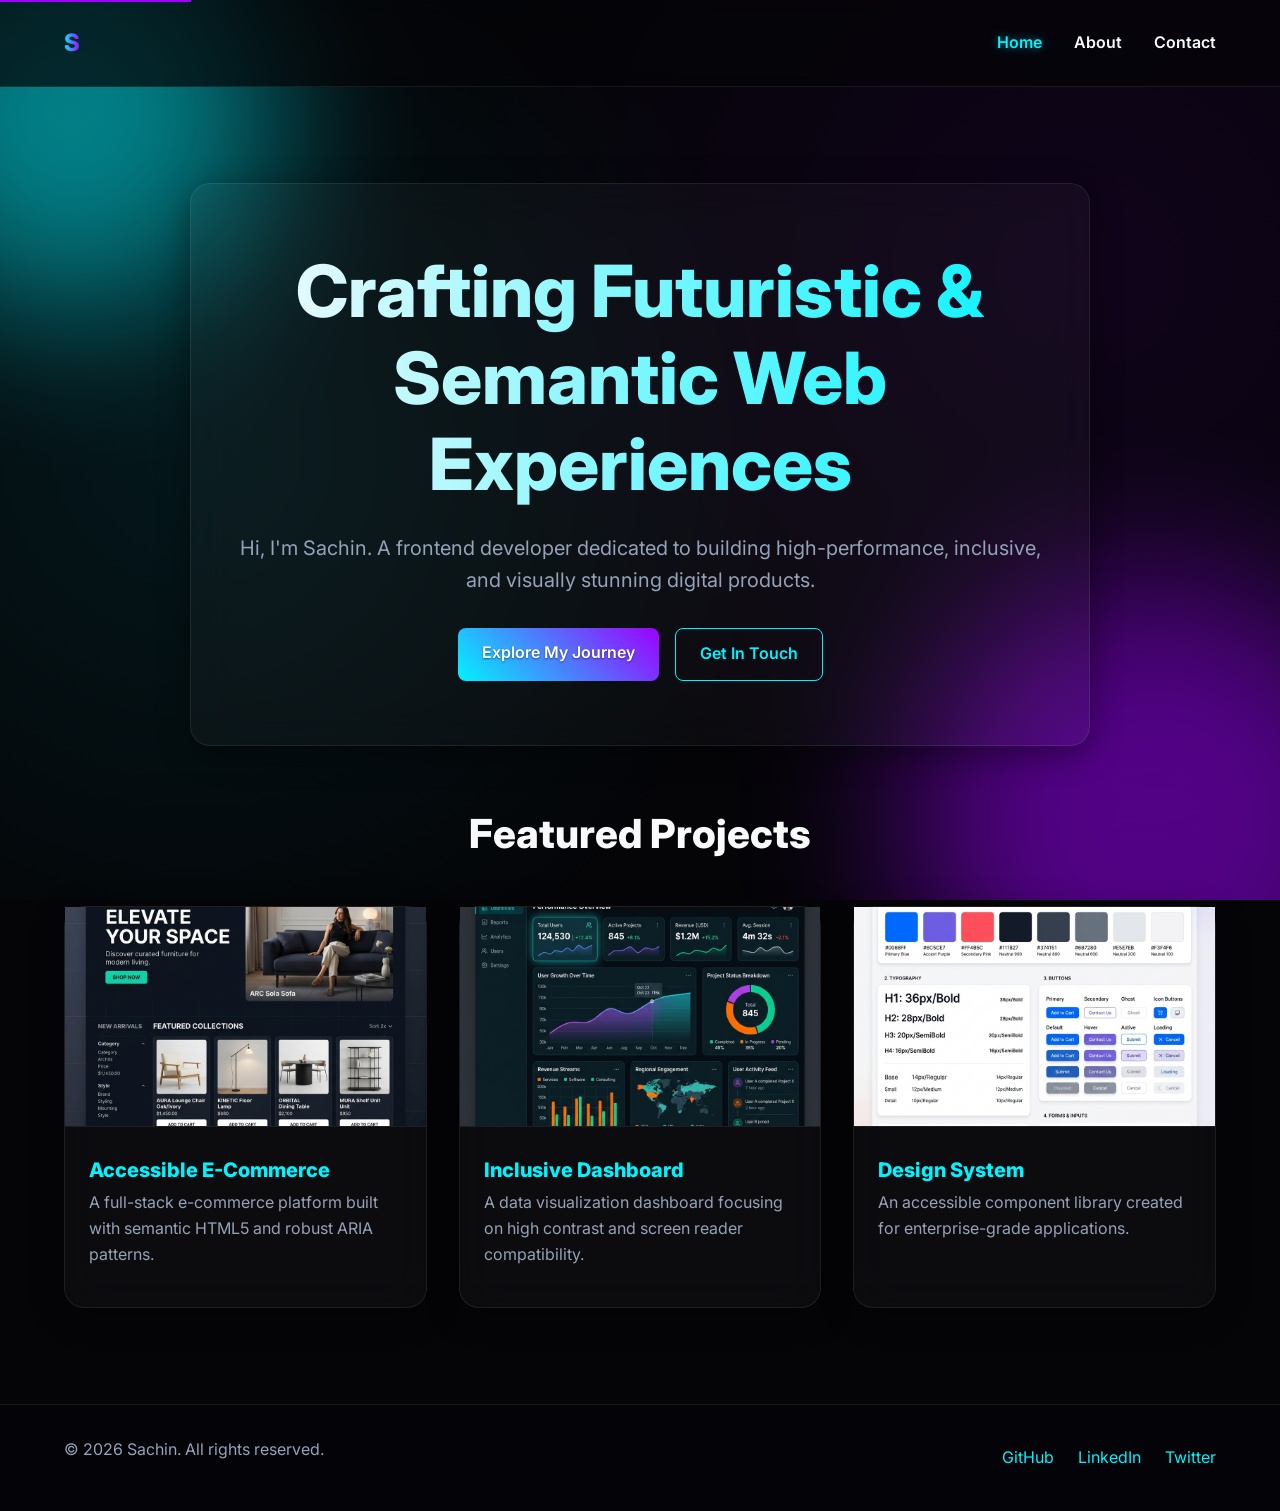
==== index.html @ 0bfb2149 "Thiranex" ====
<!DOCTYPE html>
<html lang="en">
<head>
    <meta charset="UTF-8">
    <meta name="viewport" content="width=device-width, initial-scale=1.0">
    <meta name="description" content="Personal portfolio of an accessible, semantic HTML5 web developer, showcasing projects and skills.">
    <title>Sachin | Web Developer Portfolio</title>
    <link rel="preconnect" href="https://fonts.googleapis.com">
    <link rel="preconnect" href="https://fonts.gstatic.com" crossorigin>
    <link href="https://fonts.googleapis.com/css2?family=Inter:wght@400;600;800&display=swap" rel="stylesheet">
    <link rel="stylesheet" href="styles.css">
</head>
<body>
    <div class="bg-animation" aria-hidden="true">
        <div class="blob blob-1"></div>
        <div class="blob blob-2"></div>
    </div>

    <a href="#main-content" class="skip-link">Skip to main content</a>
    
    <header role="banner" class="site-header">
        <div class="container header-inner">
            <div class="logo">
                <a href="index.html" aria-label="Sachin Home">S</a>
            </div>
            <nav aria-label="Main Navigation">
                <ul class="nav-list">
                    <li><a href="index.html" aria-current="page">Home</a></li>
                    <li><a href="about.html">About</a></li>
                    <li><a href="contact.html">Contact</a></li>
                </ul>
            </nav>
        </div>
    </header>

    <main id="main-content" role="main">
        <section class="container" aria-labelledby="hero-heading">
            <div class="glass-card hero-glass">
                <h1 id="hero-heading" class="hero-title">Crafting Futuristic & Semantic Web Experiences</h1>
                <p class="hero-subtitle">Hi, I'm Sachin. A frontend developer dedicated to building high-performance, inclusive, and visually stunning digital products.</p>
                <div class="cta-group">
                    <a href="about.html" class="btn btn-primary">Explore My Journey</a>
                    <a href="contact.html" class="btn btn-secondary">Get In Touch</a>
                </div>
            </div>
        </section>

        <section class="featured-work" aria-labelledby="work-heading">
            <div class="container">
                <h2 id="work-heading" class="section-title">Featured Projects</h2>
                <div class="grid">
                    <article class="glass-card card">
                        <img src="assets/ecommerce.png" alt="Accessible E-Commerce Mockup" class="card-image">
                        <div class="card-content">
                            <h3 class="card-title"><a href="#">Accessible E-Commerce</a></h3>
                            <p>A full-stack e-commerce platform built with semantic HTML5 and robust ARIA patterns.</p>
                        </div>
                    </article>
                    <article class="glass-card card">
                        <img src="assets/dashboard.png" alt="Inclusive Dashboard Mockup" class="card-image">
                        <div class="card-content">
                            <h3 class="card-title"><a href="#">Inclusive Dashboard</a></h3>
                            <p>A data visualization dashboard focusing on high contrast and screen reader compatibility.</p>
                        </div>
                    </article>
                    <article class="glass-card card">
                        <img src="assets/design_system.png" alt="Design System Mockup" class="card-image">
                        <div class="card-content">
                            <h3 class="card-title"><a href="#">Design System</a></h3>
                            <p>An accessible component library created for enterprise-grade applications.</p>
                        </div>
                    </article>
                </div>
            </div>
        </section>
    </main>

    <footer role="contentinfo" class="site-footer">
        <div class="container">
            <p>&copy; 2026 Sachin. All rights reserved.</p>
            <nav aria-label="Footer Navigation">
                <ul class="social-links">
                    <li><a href="#" aria-label="GitHub Profile">GitHub</a></li>
                    <li><a href="#" aria-label="LinkedIn Profile">LinkedIn</a></li>
                    <li><a href="#" aria-label="Twitter Profile">Twitter</a></li>
                </ul>
            </nav>
        </div>
    </footer>
</body>
</html>
---- styles.css ----
/* Custom Properties & Tokens */
:root {
    /* Colors - Neon & Dark Cyberpunk Theme */
    --bg-base: #050508;
    --neon-cyan: #00f3ff;
    --neon-purple: #9d00ff;
    --neon-pink: #ff007f;
    --text-primary: #f8fafc;
    --text-secondary: #94a3b8;
    --glass-bg: rgba(255, 255, 255, 0.03);
    --glass-border: rgba(255, 255, 255, 0.08);

    /* Typography */
    --font-family: 'Inter', system-ui, -apple-system, sans-serif;
    --transition: 0.4s cubic-bezier(0.16, 1, 0.3, 1);
}

/* Reset & Global */
* {
    box-sizing: border-box;
    margin: 0;
    padding: 0;
}

html {
    scroll-behavior: smooth;
}

body {
    font-family: var(--font-family);
    background-color: var(--bg-base);
    color: var(--text-primary);
    line-height: 1.6;
    min-height: 100vh;
    display: flex;
    flex-direction: column;
    overflow-x: hidden;
    position: relative;
}

/* Animated Background Blobs to remove empty spaces */
.bg-animation {
    position: fixed;
    top: 0;
    left: 0;
    width: 100vw;
    height: 100vh;
    z-index: -1;
    overflow: hidden;
    background: radial-gradient(circle at 15% 50%, rgba(0, 243, 255, 0.08), transparent 50%),
                radial-gradient(circle at 85% 30%, rgba(157, 0, 255, 0.08), transparent 50%);
}

.blob {
    position: absolute;
    filter: blur(80px);
    z-index: -1;
    opacity: 0.5;
    animation: float 20s infinite alternate ease-in-out;
}

.blob-1 {
    width: 400px;
    height: 400px;
    background: var(--neon-cyan);
    top: -10%;
    left: -10%;
    border-radius: 50%;
}

.blob-2 {
    width: 500px;
    height: 500px;
    background: var(--neon-purple);
    bottom: -20%;
    right: -10%;
    border-radius: 50%;
    animation-delay: -5s;
}

@keyframes float {
    0% { transform: translate(0, 0) scale(1); }
    100% { transform: translate(100px, 50px) scale(1.2); }
}

/* Typography base */
h1, h2, h3 { line-height: 1.2; font-weight: 800; margin-bottom: 1rem; }
p { margin-bottom: 1rem; color: var(--text-secondary); }
a { color: var(--neon-cyan); text-decoration: none; transition: var(--transition); }
a:hover { color: var(--neon-purple); text-shadow: 0 0 8px var(--neon-purple); }

/* Focus and Accessibility */
.visually-hidden {
    position: absolute; width: 1px; height: 1px; padding: 0; margin: -1px;
    overflow: hidden; clip: rect(0, 0, 0, 0); border: 0;
}
*:focus-visible { outline: 2px solid var(--neon-cyan); outline-offset: 4px; border-radius: 4px; }
.skip-link {
    position: absolute; top: -40px; left: 0; background: var(--neon-purple);
    color: white; padding: 8px 16px; z-index: 1000; font-weight: bold;
}
.skip-link:focus { top: 0; }

/* Layout Utilities */
.container { width: 100%; max-width: 1200px; margin: 0 auto; padding: 0 1.5rem; }
main { flex: 1; padding: 2rem 0; }

/* Glassmorphism Classes */
.glass-card {
    background: var(--glass-bg);
    backdrop-filter: blur(20px);
    -webkit-backdrop-filter: blur(20px);
    border: 1px solid var(--glass-border);
    border-radius: 20px;
    box-shadow: 0 8px 32px 0 rgba(0, 0, 0, 0.4);
    transition: var(--transition);
}

.glass-card:hover {
    border-color: rgba(0, 243, 255, 0.3);
    box-shadow: 0 8px 32px 0 rgba(0, 243, 255, 0.1);
    transform: translateY(-5px);
}

/* Header */
.site-header {
    padding: 1.5rem 0;
    position: sticky;
    top: 0;
    z-index: 50;
    background: rgba(5, 5, 8, 0.7);
    backdrop-filter: blur(10px);
    border-bottom: 1px solid var(--glass-border);
}
.header-inner { display: flex; justify-content: space-between; align-items: center; }
.logo a {
    font-size: 1.5rem; font-weight: 800;
    background: linear-gradient(to right, var(--neon-cyan), var(--neon-purple));
    -webkit-background-clip: text; -webkit-text-fill-color: transparent;
}
.nav-list { display: flex; gap: 2rem; list-style: none; }
.nav-list a { font-weight: 600; color: var(--text-primary); }
.nav-list a:hover, .nav-list a[aria-current="page"] {
    color: var(--neon-cyan);
    text-shadow: 0 0 10px rgba(0, 243, 255, 0.5);
}

/* Buttons */
.btn {
    display: inline-block; padding: 0.8rem 1.5rem; border-radius: 8px;
    font-weight: 600; cursor: pointer; text-align: center; border: none;
    transition: var(--transition); position: relative; z-index: 1;
}
.btn-primary {
    background: linear-gradient(45deg, var(--neon-cyan), var(--neon-purple));
    color: #fff; text-shadow: 0 1px 2px rgba(0,0,0,0.5);
}
.btn-primary:hover {
    box-shadow: 0 0 20px rgba(0, 243, 255, 0.6);
    transform: translateY(-2px); color: #fff;
}
.btn-secondary {
    background: transparent; border: 1px solid var(--neon-cyan);
    color: var(--neon-cyan);
}
.btn-secondary:hover {
    background: rgba(0, 243, 255, 0.1);
    box-shadow: 0 0 15px rgba(0, 243, 255, 0.3);
    color: var(--neon-cyan);
}

/* =========================================================================
   PAGE: ABOUT
   ========================================================================= */
.about-grid {
    display: grid;
    grid-template-columns: 1fr 2fr;
    gap: 2rem;
    align-items: start;
}

/* Left: Profile Card */
.profile-card {
    padding: 2.5rem 2rem;
    text-align: center;
    display: flex;
    flex-direction: column;
    align-items: center;
}
.avatar-container {
    width: 150px; height: 150px;
    border-radius: 50%; padding: 4px;
    background: linear-gradient(45deg, var(--neon-cyan), var(--neon-purple));
    margin-bottom: 1.5rem;
}
.avatar {
    width: 100%; height: 100%;
    border-radius: 50%; object-fit: cover;
    background: var(--bg-base);
}
.profile-name { font-size: 1.8rem; margin-bottom: 0.2rem; }
.profile-title { color: var(--neon-cyan); font-weight: 600; margin-bottom: 1.5rem; }
.profile-socials { display: flex; gap: 1rem; margin-bottom: 2rem; }
.profile-socials a { font-size: 1rem; font-weight: 600; }
.profile-actions { display: flex; flex-direction: column; gap: 1rem; width: 100%; }

/* Left: Experience Timeline */
.timeline-card { padding: 2rem; margin-top: 2rem; }
.timeline-title { font-size: 1.5rem; margin-bottom: 1.5rem; color: var(--text-primary); }
.timeline { list-style: none; border-left: 2px solid var(--glass-border); padding-left: 1.5rem; }
.timeline-item { position: relative; margin-bottom: 2rem; }
.timeline-item:last-child { margin-bottom: 0; }
.timeline-item::before {
    content: ''; position: absolute; left: -1.9rem; top: 0.3rem;
    width: 14px; height: 14px; border-radius: 50%;
    background: var(--neon-purple);
    box-shadow: 0 0 10px var(--neon-purple);
}
.timeline-date { font-size: 0.85rem; color: var(--neon-cyan); margin-bottom: 0.25rem; }
.timeline-role { font-weight: 600; color: var(--text-primary); margin-bottom: 0.25rem; }

/* Right: Bio */
.bio-card { padding: 3rem; margin-bottom: 2rem; }
.bio-title {
    font-size: 2.5rem;
    background: linear-gradient(to right, var(--text-primary), var(--neon-cyan));
    -webkit-background-clip: text; -webkit-text-fill-color: transparent;
    margin-bottom: 1.5rem;
}

/* Right: Skills */
.skills-card { padding: 3rem; }
.skills-title { font-size: 2rem; margin-bottom: 2rem; }
.skill-group { margin-bottom: 1.5rem; }
.skill-info { display: flex; justify-content: space-between; margin-bottom: 0.5rem; font-weight: 600; }
.progress-bar-bg {
    width: 100%; height: 8px; border-radius: 4px;
    background: rgba(255, 255, 255, 0.1); overflow: hidden;
}
.progress-bar-fill {
    height: 100%; border-radius: 4px;
    background: linear-gradient(90deg, var(--neon-cyan), var(--neon-purple));
    box-shadow: 0 0 10px var(--neon-purple);
    width: 0; /* Animated below */
}

/* Progress Animations */
.fill-95 { animation: fill95 2s forwards ease-out; }
.fill-85 { animation: fill85 2s forwards ease-out; }
.fill-90 { animation: fill90 2s forwards ease-out; }

@keyframes fill95 { to { width: 95%; } }
@keyframes fill85 { to { width: 85%; } }
@keyframes fill90 { to { width: 90%; } }

/* =========================================================================
   PAGE: INDEX
   ========================================================================= */
.hero-glass { padding: 4rem 2rem; text-align: center; max-width: 900px; margin: 4rem auto; }
.hero-title {
    font-size: clamp(3rem, 6vw, 4.5rem); margin-bottom: 1.5rem;
    background: linear-gradient(to right, var(--text-primary), var(--neon-cyan));
    -webkit-background-clip: text; -webkit-text-fill-color: transparent;
}
.hero-subtitle { font-size: 1.25rem; color: var(--text-secondary); margin-bottom: 2rem; }
.cta-group { display: flex; gap: 1rem; justify-content: center; flex-wrap: wrap; }

.section-title { text-align: center; font-size: 2.5rem; margin-bottom: 3rem; }
.grid { display: grid; grid-template-columns: repeat(auto-fit, minmax(300px, 1fr)); gap: 2rem; }
.card-image { width: 100%; height: 220px; object-fit: cover; border-bottom: 1px solid var(--glass-border); }
.card-content { padding: 1.5rem; }
.card-title { font-size: 1.25rem; margin-bottom: 0.5rem; }

/* =========================================================================
   PAGE: CONTACT
   ========================================================================= */
.contact-container { max-width: 700px; margin: 2rem auto; }
fieldset { border: none; padding: 0; margin: 0; }
.contact-card { padding: 3rem; }
.page-title { font-size: 2.5rem; margin-bottom: 1rem; text-align: center; }
.contact-subtitle { text-align: center; margin-bottom: 3rem; }
.form-group { margin-bottom: 1.5rem; }
.form-group label { display: block; font-weight: 600; margin-bottom: 0.5rem; color: var(--text-secondary); }
.form-group input, .form-group textarea {
    width: 100%; padding: 1rem;
    background: rgba(0, 0, 0, 0.2); border: 1px solid var(--glass-border);
    border-radius: 8px; color: var(--text-primary); font-family: inherit;
    transition: var(--transition);
}
.form-group input:focus, .form-group textarea:focus {
    outline: none; border-color: var(--neon-cyan);
    box-shadow: 0 0 10px rgba(0, 243, 255, 0.2);
}
.submit-btn { width: 100%; font-size: 1.1rem; padding: 1rem; }

/* =========================================================================
   FOOTER
   ========================================================================= */
.site-footer {
    margin-top: 4rem; padding: 2rem 0;
    border-top: 1px solid var(--glass-border);
    background: rgba(5, 5, 8, 0.5);
}
.site-footer .container { display: flex; justify-content: space-between; align-items: center; flex-wrap: wrap; gap: 1rem; }
.social-links { list-style: none; display: flex; gap: 1.5rem; }

/* Responsive */
@media (max-width: 900px) {
    .about-grid { grid-template-columns: 1fr; }
    .nav-list { gap: 1rem; }
    .profile-card { flex-direction: row; flex-wrap: wrap; justify-content: center; gap: 2rem; text-align: left; }
    .profile-actions { flex-direction: row; width: auto; }
}
@media (max-width: 600px) {
    .profile-card { flex-direction: column; text-align: center; }
    .profile-actions { flex-direction: column; width: 100%; }
}
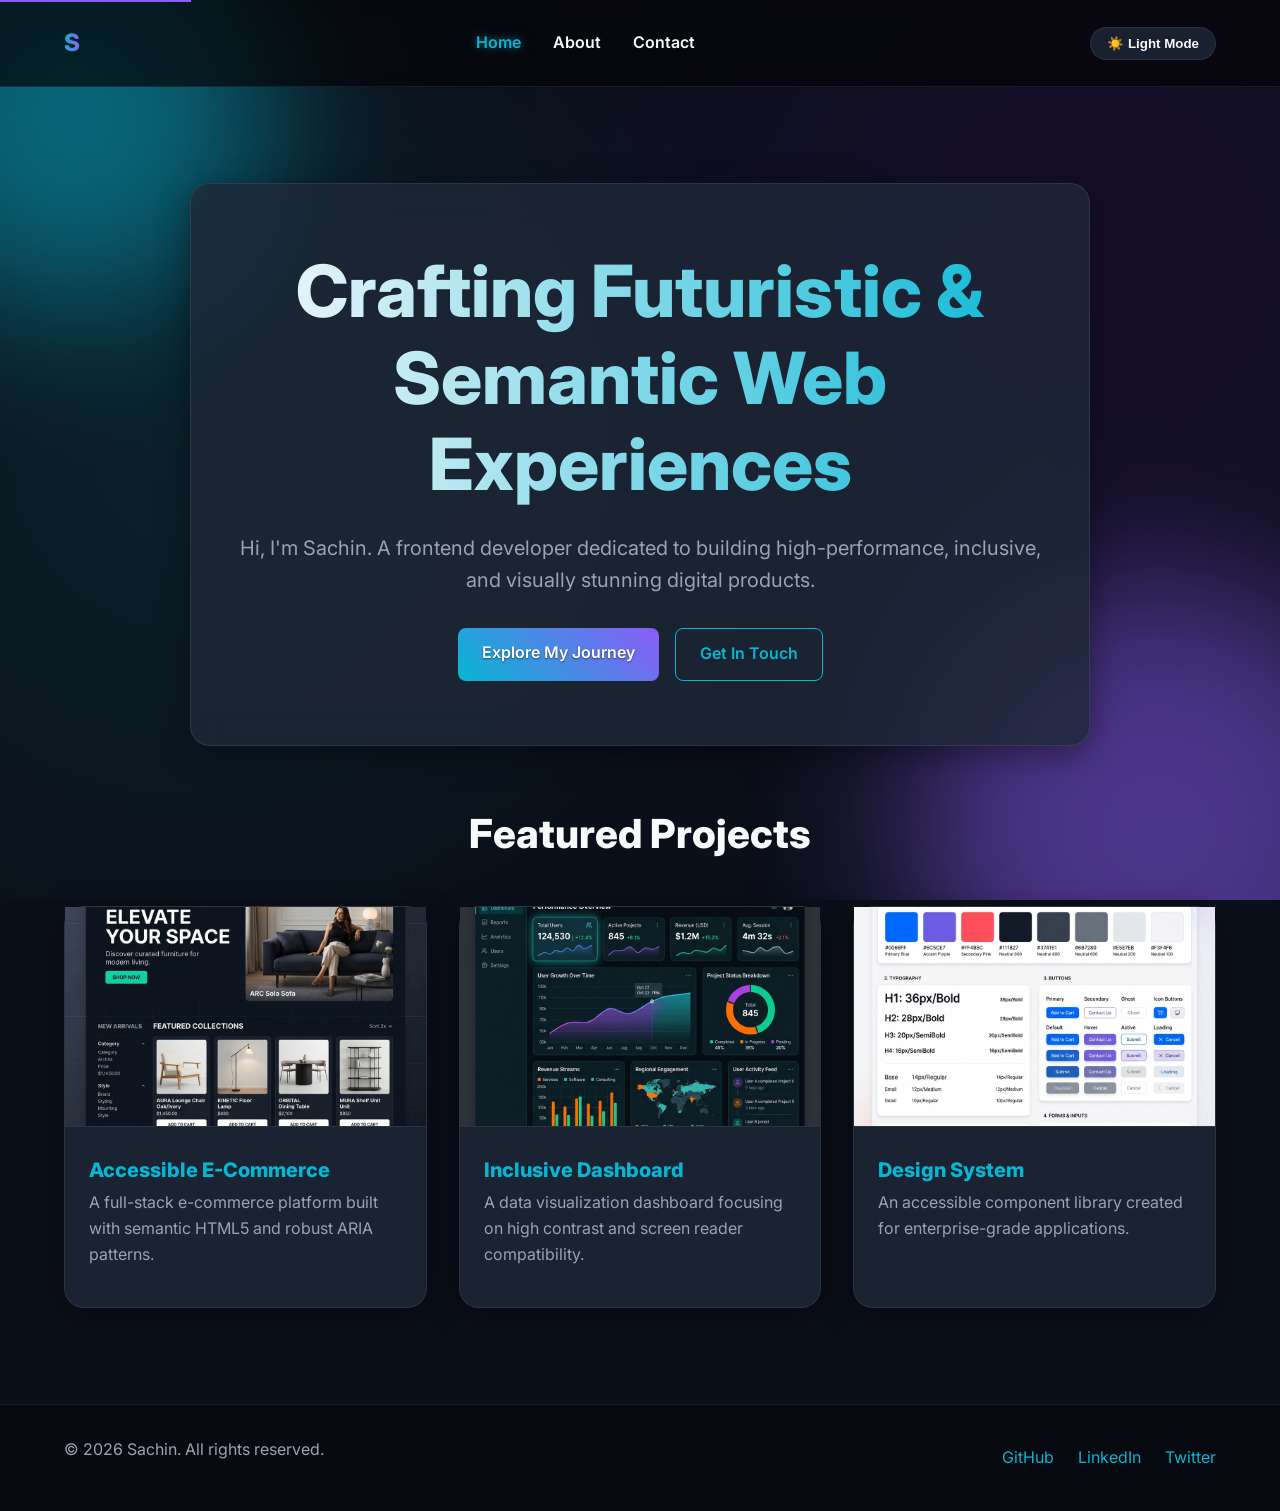
==== commit ce39be7c: "Initial portfolio project" ====
--- a/index.html
+++ b/index.html
@@ -4,6 +4,10 @@
     <meta charset="UTF-8">
     <meta name="viewport" content="width=device-width, initial-scale=1.0">
     <meta name="description" content="Personal portfolio of an accessible, semantic HTML5 web developer, showcasing projects and skills.">
+    <meta property="og:title" content="Sachin | Web Developer Portfolio">
+    <meta property="og:description" content="Personal portfolio of an accessible, semantic HTML5 web developer, showcasing projects and skills.">
+    <meta property="og:type" content="website">
+    <link rel="icon" href="data:image/svg+xml,<svg xmlns=%22http://www.w3.org/2000/svg%22 viewBox=%220 0 100 100%22><text y=%22.9em%22 font-size=%2290%22>⚡</text></svg>">
     <title>Sachin | Web Developer Portfolio</title>
     <link rel="preconnect" href="https://fonts.googleapis.com">
     <link rel="preconnect" href="https://fonts.gstatic.com" crossorigin>
@@ -30,6 +34,7 @@
                     <li><a href="contact.html">Contact</a></li>
                 </ul>
             </nav>
+            <button id="theme-toggle" class="theme-toggle" aria-label="Toggle Theme">☀️ Light Mode</button>
         </div>
     </header>
 
@@ -87,5 +92,6 @@
             </nav>
         </div>
     </footer>
+    <script src="theme.js"></script>
 </body>
 </html>
--- a/styles.css
+++ b/styles.css
@@ -1,18 +1,51 @@
 /* Custom Properties & Tokens */
 :root {
-    /* Colors - Neon & Dark Cyberpunk Theme */
-    --bg-base: #050508;
-    --neon-cyan: #00f3ff;
-    --neon-purple: #9d00ff;
-    --neon-pink: #ff007f;
-    --text-primary: #f8fafc;
-    --text-secondary: #94a3b8;
-    --glass-bg: rgba(255, 255, 255, 0.03);
+    /* Dark Theme (Default) */
+    --bg-base: #0B0F19;
+    --bg-secondary: #111827;
+    --card-bg: rgba(31, 41, 55, 0.8);
+    --neon-cyan: #06B6D4;
+    --neon-purple: #8B5CF6;
+    --neon-blue: #3B82F6;
+    --text-primary: #F9FAFB;
+    --text-secondary: #9CA3AF;
+    --glass-bg: var(--card-bg);
     --glass-border: rgba(255, 255, 255, 0.08);
 
     /* Typography */
     --font-family: 'Inter', system-ui, -apple-system, sans-serif;
     --transition: 0.4s cubic-bezier(0.16, 1, 0.3, 1);
+}
+
+[data-theme="light"] {
+    --bg-base: #F9FAFB;
+    --bg-secondary: #F3F4F6;
+    --card-bg: rgba(255, 255, 255, 0.8);
+    --neon-cyan: #0891B2;
+    --neon-purple: #7C3AED;
+    --neon-blue: #2563EB;
+    --text-primary: #111827;
+    --text-secondary: #4B5563;
+    --glass-bg: var(--card-bg);
+    --glass-border: rgba(0, 0, 0, 0.1);
+}
+
+.theme-toggle {
+    background: var(--glass-bg);
+    border: 1px solid var(--glass-border);
+    color: var(--text-primary);
+    padding: 0.5rem 1rem;
+    border-radius: 20px;
+    cursor: pointer;
+    font-weight: 600;
+    transition: var(--transition);
+    display: flex;
+    align-items: center;
+    gap: 0.5rem;
+}
+.theme-toggle:hover {
+    border-color: var(--neon-cyan);
+    box-shadow: 0 0 10px rgba(6, 182, 212, 0.3);
 }
 
 /* Reset & Global */
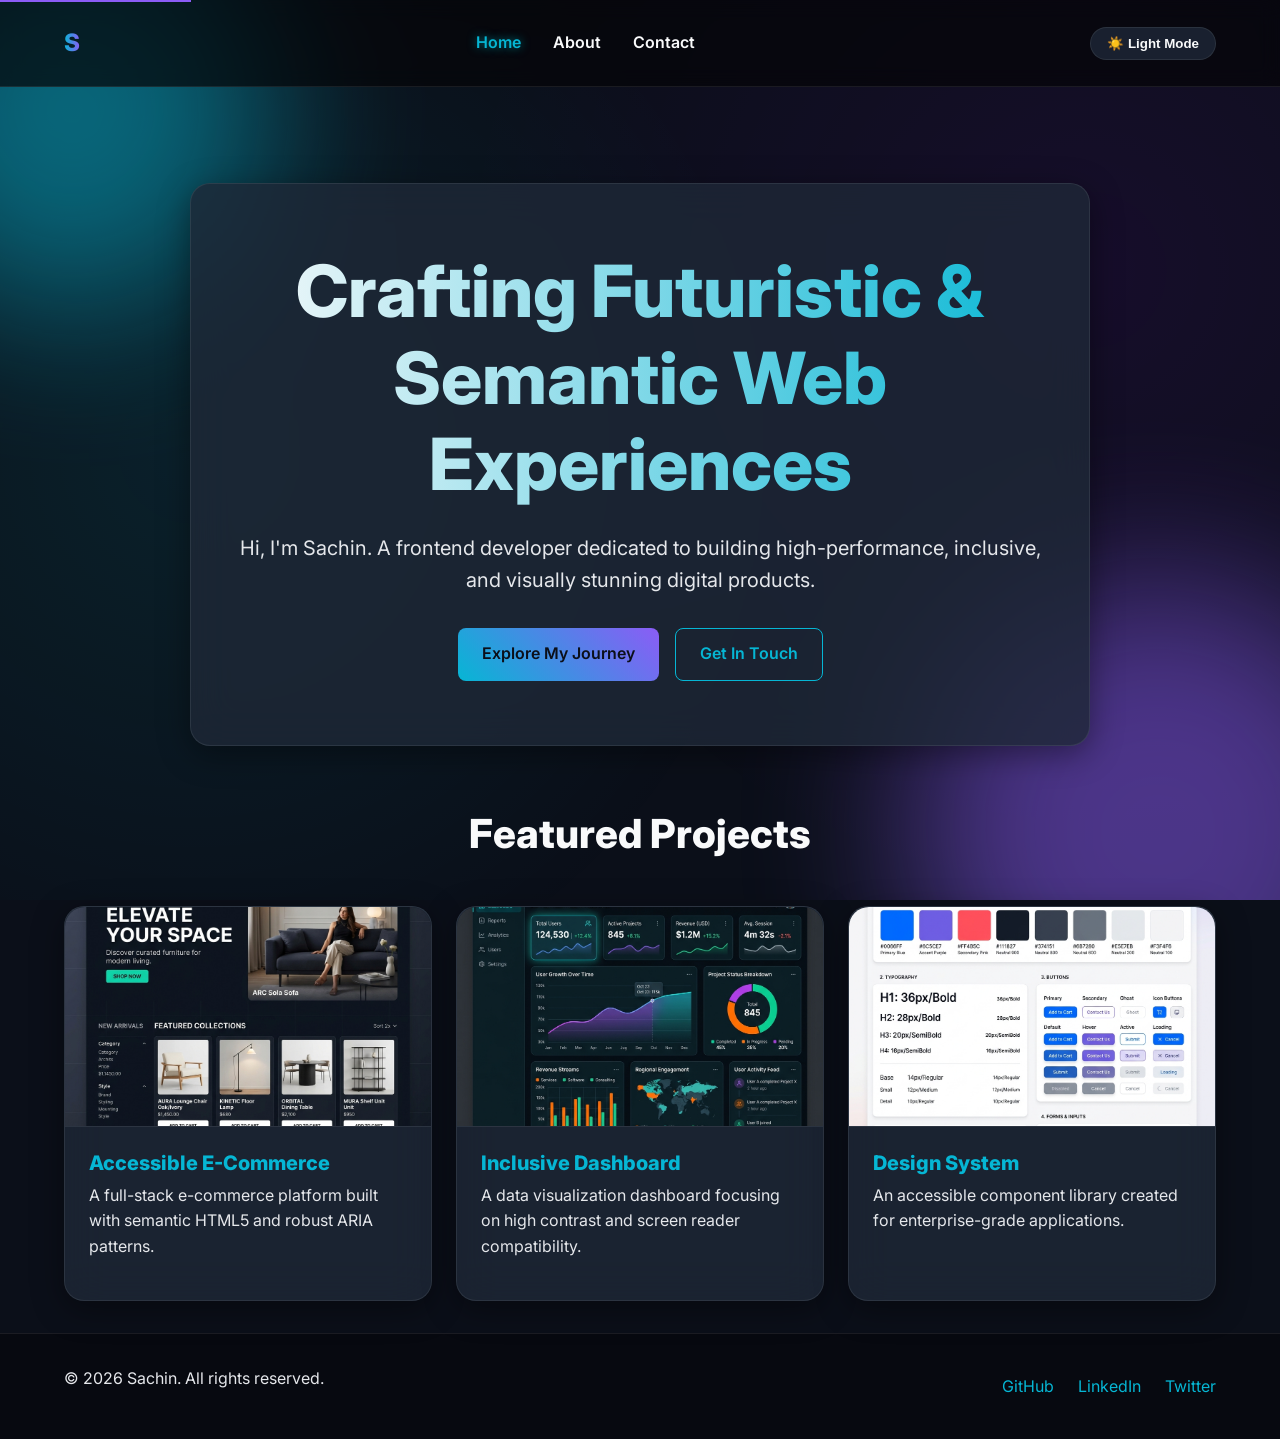
==== commit 75fbcba8: "Final responsive portfolio project" ====
--- a/index.html
+++ b/index.html
@@ -53,7 +53,7 @@
         <section class="featured-work" aria-labelledby="work-heading">
             <div class="container">
                 <h2 id="work-heading" class="section-title">Featured Projects</h2>
-                <div class="grid">
+                <div class="projects-grid">
                     <article class="glass-card card">
                         <img src="assets/ecommerce.png" alt="Accessible E-Commerce Mockup" class="card-image">
                         <div class="card-content">
@@ -85,8 +85,8 @@
             <p>&copy; 2026 Sachin. All rights reserved.</p>
             <nav aria-label="Footer Navigation">
                 <ul class="social-links">
-                    <li><a href="#" aria-label="GitHub Profile">GitHub</a></li>
-                    <li><a href="#" aria-label="LinkedIn Profile">LinkedIn</a></li>
+                    <li><a href="https://github.com/sachin-220" target="_blank" rel="noopener noreferrer" aria-label="GitHub Profile">GitHub</a></li>
+                    <li><a href="https://www.linkedin.com/in/sachin-j-50583432b/" target="_blank" rel="noopener noreferrer" aria-label="LinkedIn Profile">LinkedIn</a></li>
                     <li><a href="#" aria-label="Twitter Profile">Twitter</a></li>
                 </ul>
             </nav>
--- a/styles.css
+++ b/styles.css
@@ -8,7 +8,7 @@
     --neon-purple: #8B5CF6;
     --neon-blue: #3B82F6;
     --text-primary: #F9FAFB;
-    --text-secondary: #9CA3AF;
+    --text-secondary: #E5E7EB;
     --glass-bg: var(--card-bg);
     --glass-border: rgba(255, 255, 255, 0.08);
 
@@ -21,13 +21,160 @@
     --bg-base: #F9FAFB;
     --bg-secondary: #F3F4F6;
     --card-bg: rgba(255, 255, 255, 0.8);
-    --neon-cyan: #0891B2;
-    --neon-purple: #7C3AED;
-    --neon-blue: #2563EB;
+    --neon-cyan: #0E7490;
+    --neon-purple: #6D28D9;
+    --neon-blue: #1D4ED8;
     --text-primary: #111827;
     --text-secondary: #4B5563;
     --glass-bg: var(--card-bg);
     --glass-border: rgba(0, 0, 0, 0.1);
+}
+
+/* Reset & Global */
+* {
+    box-sizing: border-box;
+    margin: 0;
+    padding: 0;
+}
+
+html {
+    scroll-behavior: smooth;
+}
+
+body {
+    font-family: var(--font-family);
+    background-color: var(--bg-base);
+    color: var(--text-primary);
+    line-height: 1.6;
+    min-height: 100vh;
+    display: flex;
+    flex-direction: column;
+    overflow-x: hidden;
+    position: relative;
+}
+
+/* Animated Background Blobs */
+.bg-animation {
+    position: fixed;
+    top: 0;
+    left: 0;
+    width: 100vw;
+    height: 100vh;
+    z-index: -1;
+    overflow: hidden;
+    background: radial-gradient(circle at 15% 50%, rgba(0, 243, 255, 0.08), transparent 50%),
+                radial-gradient(circle at 85% 30%, rgba(157, 0, 255, 0.08), transparent 50%);
+}
+
+.blob {
+    position: absolute;
+    filter: blur(80px);
+    z-index: -1;
+    opacity: 0.5;
+    animation: float 20s infinite alternate ease-in-out;
+}
+
+.blob-1 {
+    width: 300px;
+    height: 300px;
+    background: var(--neon-cyan);
+    top: -10%;
+    left: -10%;
+    border-radius: 50%;
+}
+
+.blob-2 {
+    width: 400px;
+    height: 400px;
+    background: var(--neon-purple);
+    bottom: -20%;
+    right: -10%;
+    border-radius: 50%;
+    animation-delay: -5s;
+}
+
+@media (min-width: 768px) {
+    .blob-1 { width: 400px; height: 400px; }
+    .blob-2 { width: 500px; height: 500px; }
+}
+
+@keyframes float {
+    0% { transform: translate(0, 0) scale(1); }
+    100% { transform: translate(100px, 50px) scale(1.2); }
+}
+
+/* Typography base */
+h1, h2, h3 { line-height: 1.2; font-weight: 800; margin-bottom: 1rem; }
+p { margin-bottom: 1rem; color: var(--text-secondary); }
+a { color: var(--neon-cyan); text-decoration: none; transition: var(--transition); }
+a:hover { color: var(--neon-purple); text-shadow: 0 0 8px var(--neon-purple); }
+
+/* Focus and Accessibility */
+.visually-hidden {
+    position: absolute; width: 1px; height: 1px; padding: 0; margin: -1px;
+    overflow: hidden; clip: rect(0, 0, 0, 0); border: 0;
+}
+*:focus-visible { outline: 2px solid var(--neon-cyan); outline-offset: 4px; border-radius: 4px; }
+.skip-link {
+    position: absolute; top: -40px; left: 0; background: var(--neon-purple);
+    color: var(--bg-base); padding: 8px 16px; z-index: 1000; font-weight: bold;
+}
+.skip-link:focus { top: 0; }
+
+/* Layout Utilities */
+.container { width: 100%; max-width: 1200px; margin: 0 auto; padding: 0 1.5rem; }
+main { flex: 1; padding: 2rem 0; }
+
+/* Glassmorphism Classes & Hover Animations */
+.glass-card {
+    background: var(--glass-bg);
+    backdrop-filter: blur(20px);
+    -webkit-backdrop-filter: blur(20px);
+    border: 1px solid var(--glass-border);
+    border-radius: 20px;
+    box-shadow: 0 8px 32px 0 rgba(0, 0, 0, 0.4);
+    transition: var(--transition);
+}
+
+.glass-card:hover {
+    border-color: rgba(0, 243, 255, 0.3);
+    box-shadow: 0 8px 32px 0 rgba(0, 243, 255, 0.1);
+    transform: translateY(-5px);
+}
+
+/* Header (Flexbox alignment) */
+.site-header {
+    padding: 1rem 0;
+    position: sticky;
+    top: 0;
+    z-index: 50;
+    background: rgba(5, 5, 8, 0.7);
+    backdrop-filter: blur(10px);
+    border-bottom: 1px solid var(--glass-border);
+}
+.header-inner { 
+    display: flex; 
+    flex-wrap: wrap; 
+    justify-content: space-between; 
+    align-items: center; 
+    gap: 1rem;
+}
+.logo a {
+    font-size: 1.5rem; font-weight: 800;
+    background: linear-gradient(to right, var(--neon-cyan), var(--neon-purple));
+    -webkit-background-clip: text; -webkit-text-fill-color: transparent;
+}
+.nav-list { 
+    display: flex; 
+    gap: 1rem; 
+    list-style: none; 
+    flex-wrap: wrap;
+    justify-content: center;
+}
+.nav-list a { font-weight: 600; color: var(--text-primary); }
+.nav-list a:hover, .nav-list a[aria-current="page"] {
+    color: var(--neon-cyan);
+    text-shadow: 0 0 10px rgba(0, 243, 255, 0.5);
 }
 
 .theme-toggle {
@@ -48,149 +195,35 @@
     box-shadow: 0 0 10px rgba(6, 182, 212, 0.3);
 }
 
-/* Reset & Global */
-* {
-    box-sizing: border-box;
-    margin: 0;
-    padding: 0;
-}
-
-html {
-    scroll-behavior: smooth;
-}
-
-body {
-    font-family: var(--font-family);
-    background-color: var(--bg-base);
-    color: var(--text-primary);
-    line-height: 1.6;
-    min-height: 100vh;
-    display: flex;
-    flex-direction: column;
-    overflow-x: hidden;
-    position: relative;
-}
-
-/* Animated Background Blobs to remove empty spaces */
-.bg-animation {
-    position: fixed;
-    top: 0;
-    left: 0;
-    width: 100vw;
-    height: 100vh;
-    z-index: -1;
-    overflow: hidden;
-    background: radial-gradient(circle at 15% 50%, rgba(0, 243, 255, 0.08), transparent 50%),
-                radial-gradient(circle at 85% 30%, rgba(157, 0, 255, 0.08), transparent 50%);
-}
-
-.blob {
-    position: absolute;
-    filter: blur(80px);
-    z-index: -1;
-    opacity: 0.5;
-    animation: float 20s infinite alternate ease-in-out;
-}
-
-.blob-1 {
-    width: 400px;
-    height: 400px;
-    background: var(--neon-cyan);
-    top: -10%;
-    left: -10%;
-    border-radius: 50%;
-}
-
-.blob-2 {
-    width: 500px;
-    height: 500px;
-    background: var(--neon-purple);
-    bottom: -20%;
-    right: -10%;
-    border-radius: 50%;
-    animation-delay: -5s;
-}
-
-@keyframes float {
-    0% { transform: translate(0, 0) scale(1); }
-    100% { transform: translate(100px, 50px) scale(1.2); }
-}
-
-/* Typography base */
-h1, h2, h3 { line-height: 1.2; font-weight: 800; margin-bottom: 1rem; }
-p { margin-bottom: 1rem; color: var(--text-secondary); }
-a { color: var(--neon-cyan); text-decoration: none; transition: var(--transition); }
-a:hover { color: var(--neon-purple); text-shadow: 0 0 8px var(--neon-purple); }
-
-/* Focus and Accessibility */
-.visually-hidden {
-    position: absolute; width: 1px; height: 1px; padding: 0; margin: -1px;
-    overflow: hidden; clip: rect(0, 0, 0, 0); border: 0;
-}
-*:focus-visible { outline: 2px solid var(--neon-cyan); outline-offset: 4px; border-radius: 4px; }
-.skip-link {
-    position: absolute; top: -40px; left: 0; background: var(--neon-purple);
-    color: white; padding: 8px 16px; z-index: 1000; font-weight: bold;
-}
-.skip-link:focus { top: 0; }
-
-/* Layout Utilities */
-.container { width: 100%; max-width: 1200px; margin: 0 auto; padding: 0 1.5rem; }
-main { flex: 1; padding: 2rem 0; }
-
-/* Glassmorphism Classes */
-.glass-card {
-    background: var(--glass-bg);
-    backdrop-filter: blur(20px);
-    -webkit-backdrop-filter: blur(20px);
-    border: 1px solid var(--glass-border);
-    border-radius: 20px;
-    box-shadow: 0 8px 32px 0 rgba(0, 0, 0, 0.4);
-    transition: var(--transition);
-}
-
-.glass-card:hover {
-    border-color: rgba(0, 243, 255, 0.3);
-    box-shadow: 0 8px 32px 0 rgba(0, 243, 255, 0.1);
-    transform: translateY(-5px);
-}
-
-/* Header */
-.site-header {
-    padding: 1.5rem 0;
-    position: sticky;
-    top: 0;
-    z-index: 50;
-    background: rgba(5, 5, 8, 0.7);
-    backdrop-filter: blur(10px);
-    border-bottom: 1px solid var(--glass-border);
-}
-.header-inner { display: flex; justify-content: space-between; align-items: center; }
-.logo a {
-    font-size: 1.5rem; font-weight: 800;
-    background: linear-gradient(to right, var(--neon-cyan), var(--neon-purple));
-    -webkit-background-clip: text; -webkit-text-fill-color: transparent;
-}
-.nav-list { display: flex; gap: 2rem; list-style: none; }
-.nav-list a { font-weight: 600; color: var(--text-primary); }
-.nav-list a:hover, .nav-list a[aria-current="page"] {
-    color: var(--neon-cyan);
-    text-shadow: 0 0 10px rgba(0, 243, 255, 0.5);
-}
-
-/* Buttons */
+@media (min-width: 768px) {
+    .site-header { padding: 1.5rem 0; }
+    .header-inner { flex-wrap: nowrap; }
+    .nav-list { gap: 2rem; }
+}
+
+/* Buttons (Flexbox alignment) */
 .btn {
-    display: inline-block; padding: 0.8rem 1.5rem; border-radius: 8px;
-    font-weight: 600; cursor: pointer; text-align: center; border: none;
-    transition: var(--transition); position: relative; z-index: 1;
+    display: inline-flex; 
+    align-items: center; 
+    justify-content: center; 
+    gap: 0.5rem;
+    padding: 0.8rem 1.5rem; 
+    border-radius: 8px;
+    font-weight: 600; 
+    cursor: pointer; 
+    text-align: center; 
+    border: none;
+    transition: var(--transition); 
+    position: relative; 
+    z-index: 1;
 }
 .btn-primary {
     background: linear-gradient(45deg, var(--neon-cyan), var(--neon-purple));
-    color: #fff; text-shadow: 0 1px 2px rgba(0,0,0,0.5);
+    color: var(--bg-base);
 }
 .btn-primary:hover {
     box-shadow: 0 0 20px rgba(0, 243, 255, 0.6);
-    transform: translateY(-2px); color: #fff;
+    transform: translateY(-2px); color: var(--bg-base);
 }
 .btn-secondary {
     background: transparent; border: 1px solid var(--neon-cyan);
@@ -201,27 +234,79 @@
     box-shadow: 0 0 15px rgba(0, 243, 255, 0.3);
     color: var(--neon-cyan);
 }
+
+/* =========================================================================
+   PAGE: INDEX
+   ========================================================================= */
+.hero-glass { 
+    padding: 3rem 1.5rem; 
+    display: flex; 
+    flex-direction: column; 
+    align-items: center; 
+    text-align: center; 
+    max-width: 900px; 
+    margin: 2rem auto; 
+}
+.hero-title {
+    font-size: clamp(2.5rem, 6vw, 4.5rem); 
+    margin-bottom: 1.5rem;
+    background: linear-gradient(to right, var(--text-primary), var(--neon-cyan));
+    -webkit-background-clip: text; -webkit-text-fill-color: transparent;
+}
+.hero-subtitle { font-size: 1.1rem; color: var(--text-secondary); margin-bottom: 2rem; }
+.cta-group { display: flex; gap: 1rem; justify-content: center; flex-wrap: wrap; }
+
+@media (min-width: 768px) {
+    .hero-glass { padding: 4rem 2rem; margin: 4rem auto; }
+    .hero-subtitle { font-size: 1.25rem; }
+}
+
+.section-title { text-align: center; font-size: 2.5rem; margin-bottom: 3rem; }
+
+/* Grid Layout Architecture */
+.projects-grid { 
+    display: grid; 
+    grid-template-columns: repeat(auto-fit, minmax(300px, 1fr)); 
+    gap: 1.5rem; 
+}
+.card {
+    display: flex;
+    flex-direction: column;
+}
+.card-image { width: 100%; height: 220px; object-fit: cover; border-bottom: 1px solid var(--glass-border); border-radius: 20px 20px 0 0; }
+.card-content { 
+    padding: 1.5rem; 
+    display: flex; 
+    flex-direction: column; 
+    flex-grow: 1; 
+}
+.card-title { font-size: 1.25rem; margin-bottom: 0.5rem; }
+.card-content p { flex-grow: 1; }
 
 /* =========================================================================
    PAGE: ABOUT
    ========================================================================= */
 .about-grid {
     display: grid;
-    grid-template-columns: 1fr 2fr;
+    grid-template-columns: 1fr;
     gap: 2rem;
     align-items: start;
+}
+
+@media (min-width: 1024px) {
+    .about-grid { grid-template-columns: 1fr 2fr; }
 }
 
 /* Left: Profile Card */
 .profile-card {
     padding: 2.5rem 2rem;
-    text-align: center;
     display: flex;
     flex-direction: column;
     align-items: center;
+    text-align: center;
 }
 .avatar-container {
-    width: 150px; height: 150px;
+    width: 120px; height: 120px;
     border-radius: 50%; padding: 4px;
     background: linear-gradient(45deg, var(--neon-cyan), var(--neon-purple));
     margin-bottom: 1.5rem;
@@ -233,27 +318,50 @@
 }
 .profile-name { font-size: 1.8rem; margin-bottom: 0.2rem; }
 .profile-title { color: var(--neon-cyan); font-weight: 600; margin-bottom: 1.5rem; }
-.profile-socials { display: flex; gap: 1rem; margin-bottom: 2rem; }
+.profile-socials { display: flex; gap: 1rem; margin-bottom: 2rem; justify-content: center; }
 .profile-socials a { font-size: 1rem; font-weight: 600; }
 .profile-actions { display: flex; flex-direction: column; gap: 1rem; width: 100%; }
 
-/* Left: Experience Timeline */
+@media (min-width: 768px) and (max-width: 1023px) {
+    .profile-card { flex-direction: row; flex-wrap: wrap; gap: 2rem; text-align: left; justify-content: center; }
+    .profile-actions { flex-direction: row; width: auto; align-items: center; }
+}
+
+/* Timeline / Experience Grid */
 .timeline-card { padding: 2rem; margin-top: 2rem; }
 .timeline-title { font-size: 1.5rem; margin-bottom: 1.5rem; color: var(--text-primary); }
-.timeline { list-style: none; border-left: 2px solid var(--glass-border); padding-left: 1.5rem; }
-.timeline-item { position: relative; margin-bottom: 2rem; }
-.timeline-item:last-child { margin-bottom: 0; }
-.timeline-item::before {
-    content: ''; position: absolute; left: -1.9rem; top: 0.3rem;
-    width: 14px; height: 14px; border-radius: 50%;
-    background: var(--neon-purple);
-    box-shadow: 0 0 10px var(--neon-purple);
-}
-.timeline-date { font-size: 0.85rem; color: var(--neon-cyan); margin-bottom: 0.25rem; }
-.timeline-role { font-weight: 600; color: var(--text-primary); margin-bottom: 0.25rem; }
+
+.timeline-grid {
+    display: grid;
+    grid-template-columns: 1fr;
+    gap: 1.5rem;
+}
+
+.timeline-item {
+    background: rgba(255, 255, 255, 0.03);
+    padding: 1.5rem;
+    border-radius: 12px;
+    border-left: 3px solid var(--neon-purple);
+    transition: var(--transition);
+}
+.timeline-item:hover {
+    background: rgba(255, 255, 255, 0.08);
+    transform: translateX(5px);
+    border-left-color: var(--neon-cyan);
+}
+.timeline-date { font-size: 0.85rem; color: var(--neon-cyan); margin-bottom: 0.5rem; font-weight: 600; }
+.timeline-role { font-weight: 800; color: var(--text-primary); margin-bottom: 0.25rem; font-size: 1.1rem; }
+
+@media (min-width: 768px) {
+    .timeline-grid {
+        grid-template-columns: repeat(auto-fit, minmax(250px, 1fr));
+    }
+}
 
 /* Right: Bio */
-.bio-card { padding: 3rem; margin-bottom: 2rem; }
+.bio-card { padding: 2rem; margin-bottom: 2rem; }
+@media (min-width: 768px) { .bio-card { padding: 3rem; } }
+
 .bio-title {
     font-size: 2.5rem;
     background: linear-gradient(to right, var(--text-primary), var(--neon-cyan));
@@ -261,10 +369,25 @@
     margin-bottom: 1.5rem;
 }
 
-/* Right: Skills */
-.skills-card { padding: 3rem; }
+/* Right: Skills Grid */
+.skills-card { padding: 2rem; }
+@media (min-width: 768px) { .skills-card { padding: 3rem; } }
+
 .skills-title { font-size: 2rem; margin-bottom: 2rem; }
-.skill-group { margin-bottom: 1.5rem; }
+
+.skills-grid {
+    display: grid;
+    grid-template-columns: 1fr;
+    gap: 1.5rem;
+    margin-bottom: 2rem;
+}
+@media (min-width: 768px) {
+    .skills-grid {
+        grid-template-columns: repeat(auto-fit, minmax(250px, 1fr));
+    }
+}
+
+.skill-group { display: flex; flex-direction: column; }
 .skill-info { display: flex; justify-content: space-between; margin-bottom: 0.5rem; font-weight: 600; }
 .progress-bar-bg {
     width: 100%; height: 8px; border-radius: 4px;
@@ -274,7 +397,39 @@
     height: 100%; border-radius: 4px;
     background: linear-gradient(90deg, var(--neon-cyan), var(--neon-purple));
     box-shadow: 0 0 10px var(--neon-purple);
-    width: 0; /* Animated below */
+    width: 0;
+}
+
+/* Skill Tags (Flexbox) */
+.skills-tags-container {
+    margin-top: 2rem;
+    border-top: 1px solid var(--glass-border);
+    padding-top: 2rem;
+}
+.skills-tags-title {
+    font-size: 1.25rem;
+    margin-bottom: 1rem;
+    color: var(--text-secondary);
+}
+.skills-tags {
+    display: flex;
+    flex-wrap: wrap;
+    gap: 0.8rem;
+}
+.skill-tag {
+    background: rgba(6, 182, 212, 0.1);
+    color: var(--neon-cyan);
+    padding: 0.5rem 1rem;
+    border-radius: 20px;
+    font-size: 0.9rem;
+    font-weight: 600;
+    border: 1px solid rgba(6, 182, 212, 0.3);
+    transition: var(--transition);
+}
+.skill-tag:hover {
+    background: rgba(6, 182, 212, 0.2);
+    box-shadow: 0 0 10px rgba(6, 182, 212, 0.4);
+    transform: translateY(-2px);
 }
 
 /* Progress Animations */
@@ -285,31 +440,15 @@
 @keyframes fill95 { to { width: 95%; } }
 @keyframes fill85 { to { width: 85%; } }
 @keyframes fill90 { to { width: 90%; } }
-
-/* =========================================================================
-   PAGE: INDEX
-   ========================================================================= */
-.hero-glass { padding: 4rem 2rem; text-align: center; max-width: 900px; margin: 4rem auto; }
-.hero-title {
-    font-size: clamp(3rem, 6vw, 4.5rem); margin-bottom: 1.5rem;
-    background: linear-gradient(to right, var(--text-primary), var(--neon-cyan));
-    -webkit-background-clip: text; -webkit-text-fill-color: transparent;
-}
-.hero-subtitle { font-size: 1.25rem; color: var(--text-secondary); margin-bottom: 2rem; }
-.cta-group { display: flex; gap: 1rem; justify-content: center; flex-wrap: wrap; }
-
-.section-title { text-align: center; font-size: 2.5rem; margin-bottom: 3rem; }
-.grid { display: grid; grid-template-columns: repeat(auto-fit, minmax(300px, 1fr)); gap: 2rem; }
-.card-image { width: 100%; height: 220px; object-fit: cover; border-bottom: 1px solid var(--glass-border); }
-.card-content { padding: 1.5rem; }
-.card-title { font-size: 1.25rem; margin-bottom: 0.5rem; }
 
 /* =========================================================================
    PAGE: CONTACT
    ========================================================================= */
 .contact-container { max-width: 700px; margin: 2rem auto; }
 fieldset { border: none; padding: 0; margin: 0; }
-.contact-card { padding: 3rem; }
+.contact-card { padding: 2rem; }
+@media (min-width: 768px) { .contact-card { padding: 3rem; } }
+
 .page-title { font-size: 2.5rem; margin-bottom: 1rem; text-align: center; }
 .contact-subtitle { text-align: center; margin-bottom: 3rem; }
 .form-group { margin-bottom: 1.5rem; }
@@ -330,21 +469,20 @@
    FOOTER
    ========================================================================= */
 .site-footer {
-    margin-top: 4rem; padding: 2rem 0;
+    margin-top: auto; padding: 2rem 0;
     border-top: 1px solid var(--glass-border);
     background: rgba(5, 5, 8, 0.5);
 }
-.site-footer .container { display: flex; justify-content: space-between; align-items: center; flex-wrap: wrap; gap: 1rem; }
-.social-links { list-style: none; display: flex; gap: 1.5rem; }
-
-/* Responsive */
-@media (max-width: 900px) {
-    .about-grid { grid-template-columns: 1fr; }
-    .nav-list { gap: 1rem; }
-    .profile-card { flex-direction: row; flex-wrap: wrap; justify-content: center; gap: 2rem; text-align: left; }
-    .profile-actions { flex-direction: row; width: auto; }
-}
+.site-footer .container { 
+    display: flex; 
+    justify-content: space-between; 
+    align-items: center; 
+    flex-wrap: wrap; 
+    gap: 1rem; 
+}
+.social-links { list-style: none; display: flex; gap: 1.5rem; flex-wrap: wrap; }
+
 @media (max-width: 600px) {
-    .profile-card { flex-direction: column; text-align: center; }
-    .profile-actions { flex-direction: column; width: 100%; }
-}
+    .site-footer .container { flex-direction: column; text-align: center; justify-content: center; }
+    .social-links { justify-content: center; }
+}
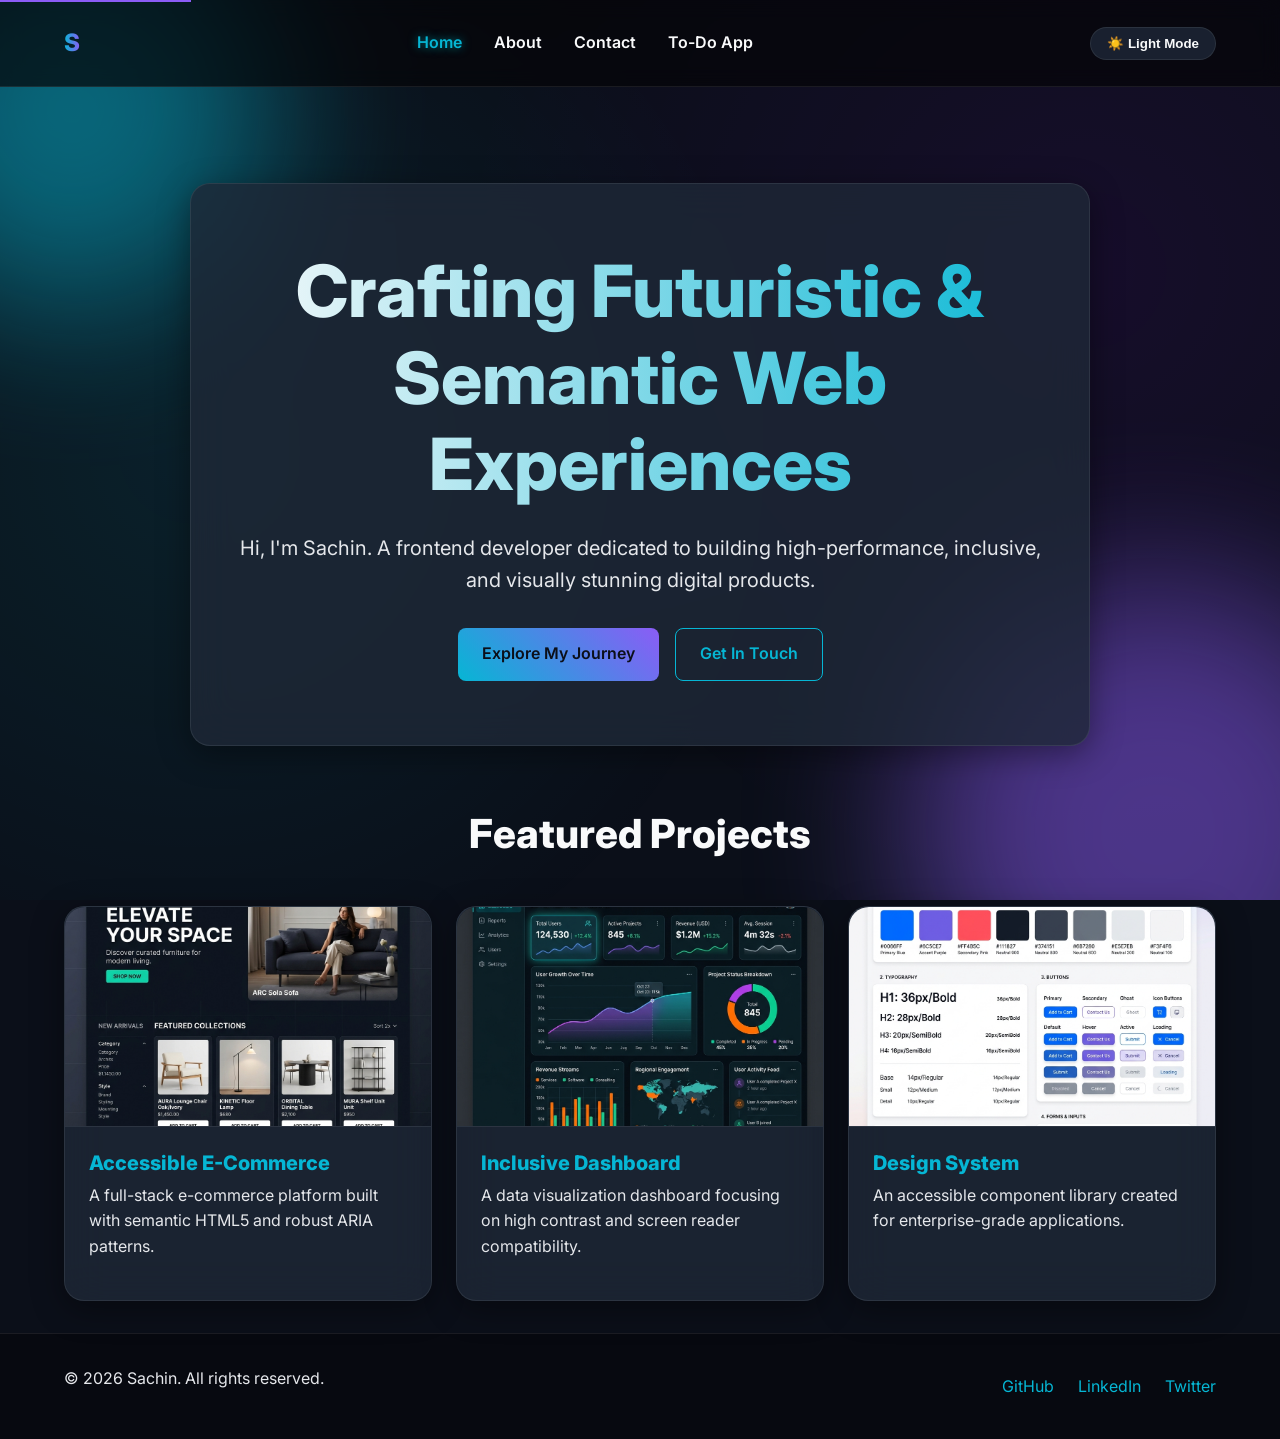
==== commit 751b68ad: "Added advanced CSS and JavaScript To-Do application" ====
--- a/index.html
+++ b/index.html
@@ -32,6 +32,7 @@
                     <li><a href="index.html" aria-current="page">Home</a></li>
                     <li><a href="about.html">About</a></li>
                     <li><a href="contact.html">Contact</a></li>
+                    <li><a href="todo.html">To-Do App</a></li>
                 </ul>
             </nav>
             <button id="theme-toggle" class="theme-toggle" aria-label="Toggle Theme">☀️ Light Mode</button>
--- a/styles.css
+++ b/styles.css
@@ -486,3 +486,154 @@
     .site-footer .container { flex-direction: column; text-align: center; justify-content: center; }
     .social-links { justify-content: center; }
 }
+
+/* =========================================================================
+   PAGE: TO-DO APP
+   ========================================================================= */
+.todo-container { max-width: 800px; margin: 2rem auto; }
+.todo-card { padding: 2rem; display: flex; flex-direction: column; gap: 2rem; }
+@media (min-width: 768px) { .todo-card { padding: 3rem; } }
+
+.todo-header { text-align: center; }
+.todo-subtitle { color: var(--text-secondary); }
+
+/* Form & Inputs */
+.todo-input-group {
+    display: flex; flex-direction: column; gap: 1rem;
+    background: rgba(0, 0, 0, 0.2); padding: 1rem; border-radius: 12px;
+    border: 1px solid var(--glass-border);
+}
+@media (min-width: 768px) {
+    .todo-input-group { flex-direction: row; align-items: center; }
+}
+
+#todo-input {
+    flex-grow: 1; padding: 1rem;
+    background: transparent; border: none; color: var(--text-primary);
+    font-size: 1.1rem; font-family: inherit; outline: none;
+}
+#todo-input::placeholder { color: var(--text-secondary); opacity: 0.7; }
+
+.todo-options { display: flex; gap: 0.5rem; align-items: center; }
+#todo-date, #todo-priority {
+    padding: 0.75rem; background: var(--bg-secondary);
+    border: 1px solid var(--glass-border); border-radius: 6px;
+    color: var(--text-primary); outline: none; font-family: inherit;
+    transition: var(--transition);
+}
+#todo-date:focus, #todo-priority:focus { border-color: var(--neon-cyan); }
+.add-btn { white-space: nowrap; }
+
+/* Filters */
+.todo-filters {
+    display: flex; gap: 0.5rem; justify-content: center; flex-wrap: wrap;
+    border-bottom: 1px solid var(--glass-border); padding-bottom: 1.5rem;
+}
+.filter-btn {
+    background: transparent; border: 1px solid var(--glass-border);
+    color: var(--text-secondary); padding: 0.5rem 1.25rem;
+    border-radius: 20px; cursor: pointer; font-weight: 600;
+    transition: var(--transition);
+}
+.filter-btn:hover { color: var(--text-primary); background: rgba(255, 255, 255, 0.05); }
+.filter-btn.active {
+    background: rgba(6, 182, 212, 0.15); color: var(--neon-cyan);
+    border-color: var(--neon-cyan); box-shadow: 0 0 10px rgba(6, 182, 212, 0.2);
+}
+
+/* List & Items */
+.todo-list-container { min-height: 200px; position: relative; }
+.todo-list { list-style: none; display: flex; flex-direction: column; gap: 1rem; }
+
+.todo-item {
+    display: flex; align-items: center; gap: 1rem;
+    background: rgba(255, 255, 255, 0.03); padding: 1rem; border-radius: 12px;
+    border: 1px solid var(--glass-border); transition: all 0.3s ease;
+    animation: slideIn 0.3s ease-out forwards;
+}
+.todo-item:hover {
+    background: rgba(255, 255, 255, 0.06); transform: translateX(4px);
+    border-color: rgba(255, 255, 255, 0.1);
+}
+.todo-item.removing { animation: fadeOut 0.3s ease-in forwards; }
+.todo-item.dragging { opacity: 0.5; border: 2px dashed var(--neon-cyan); }
+.todo-item.drag-over { border-top: 2px solid var(--neon-purple); padding-top: 1.5rem; }
+
+@keyframes slideIn {
+    from { opacity: 0; transform: translateY(-10px); }
+    to { opacity: 1; transform: translateY(0); }
+}
+@keyframes fadeOut {
+    to { opacity: 0; transform: translateX(20px); }
+}
+
+/* Drag Handle */
+.todo-drag-handle { color: var(--text-secondary); cursor: grab; padding: 0.5rem; }
+.todo-drag-handle:active { cursor: grabbing; }
+
+/* Custom Checkbox */
+.todo-checkbox { position: relative; width: 24px; height: 24px; flex-shrink: 0; }
+.todo-checkbox input { position: absolute; opacity: 0; cursor: pointer; height: 0; width: 0; }
+.todo-checkbox label {
+    position: absolute; top: 0; left: 0; height: 24px; width: 24px;
+    background-color: transparent; border: 2px solid var(--neon-cyan);
+    border-radius: 50%; cursor: pointer; transition: var(--transition);
+}
+.todo-checkbox label:after {
+    content: ""; position: absolute; display: none;
+    left: 7px; top: 3px; width: 6px; height: 12px;
+    border: solid var(--bg-base); border-width: 0 2px 2px 0;
+    transform: rotate(45deg);
+}
+.todo-checkbox input:checked ~ label {
+    background-color: var(--neon-cyan); border-color: var(--neon-cyan);
+    box-shadow: 0 0 10px rgba(6, 182, 212, 0.5);
+}
+.todo-checkbox input:checked ~ label:after { display: block; }
+
+/* Task Content */
+.todo-content { flex-grow: 1; display: flex; flex-direction: column; gap: 0.25rem; overflow: hidden; }
+.todo-text { font-size: 1.1rem; transition: var(--transition); word-break: break-word; }
+.todo-item.completed .todo-text { text-decoration: line-through; color: var(--text-secondary); opacity: 0.7; }
+.todo-edit-input {
+    width: 100%; padding: 0.5rem; background: var(--bg-secondary);
+    border: 1px solid var(--neon-cyan); border-radius: 4px;
+    color: var(--text-primary); font-size: 1.1rem; outline: none; font-family: inherit;
+}
+.hidden { display: none !important; }
+
+/* Badges */
+.todo-meta { display: flex; gap: 0.75rem; font-size: 0.8rem; font-weight: 600; flex-wrap: wrap; }
+.todo-priority-badge, .todo-date-badge {
+    padding: 2px 8px; border-radius: 12px; background: rgba(255,255,255,0.05);
+}
+.priority-high { color: #F43F5E; background: rgba(244, 63, 94, 0.1); border: 1px solid rgba(244, 63, 94, 0.3); }
+.priority-medium { color: #F59E0B; background: rgba(245, 158, 11, 0.1); border: 1px solid rgba(245, 158, 11, 0.3); }
+.priority-low { color: #10B981; background: rgba(16, 185, 129, 0.1); border: 1px solid rgba(16, 185, 129, 0.3); }
+.todo-date-badge { color: var(--neon-purple); background: rgba(139, 92, 246, 0.1); border: 1px solid rgba(139, 92, 246, 0.3); }
+
+/* Actions */
+.todo-actions { display: flex; gap: 0.5rem; opacity: 0.3; transition: var(--transition); }
+.todo-item:hover .todo-actions, .todo-actions:focus-within { opacity: 1; }
+.action-btn {
+    background: transparent; border: none; color: var(--text-secondary);
+    cursor: pointer; padding: 0.5rem; border-radius: 6px; transition: var(--transition);
+}
+.action-btn:hover { background: rgba(255, 255, 255, 0.1); }
+.edit-btn:hover { color: var(--neon-blue); }
+.delete-btn:hover { color: #F43F5E; }
+
+/* Empty State */
+.empty-state {
+    text-align: center; padding: 3rem 1rem; color: var(--text-secondary);
+    display: flex; flex-direction: column; align-items: center; gap: 1rem;
+}
+.empty-state i { font-size: 3rem; color: var(--glass-border); margin-bottom: 0.5rem; }
+
+/* Footer */
+.todo-footer {
+    display: flex; justify-content: space-between; align-items: center;
+    border-top: 1px solid var(--glass-border); padding-top: 1.5rem;
+    font-size: 0.95rem; color: var(--text-secondary);
+}
+.clear-btn { padding: 0.5rem 1rem; font-size: 0.9rem; }
